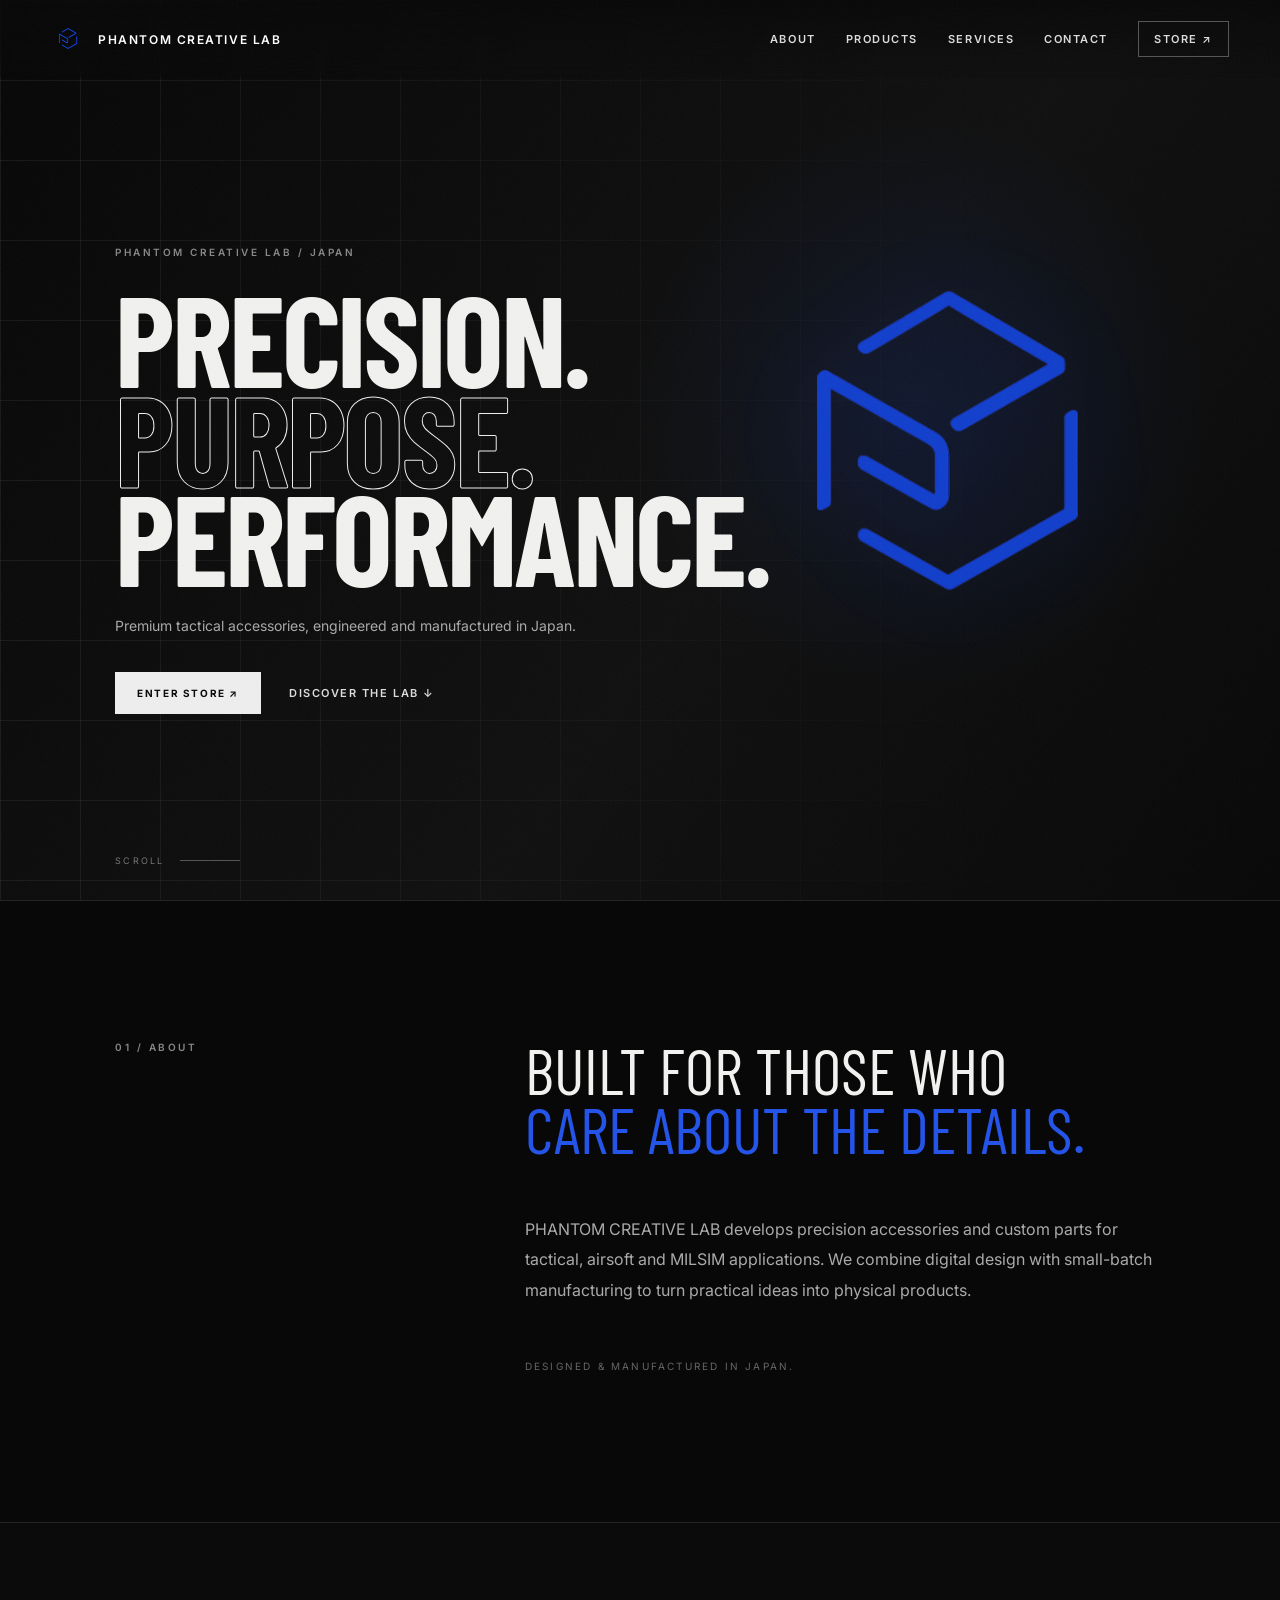
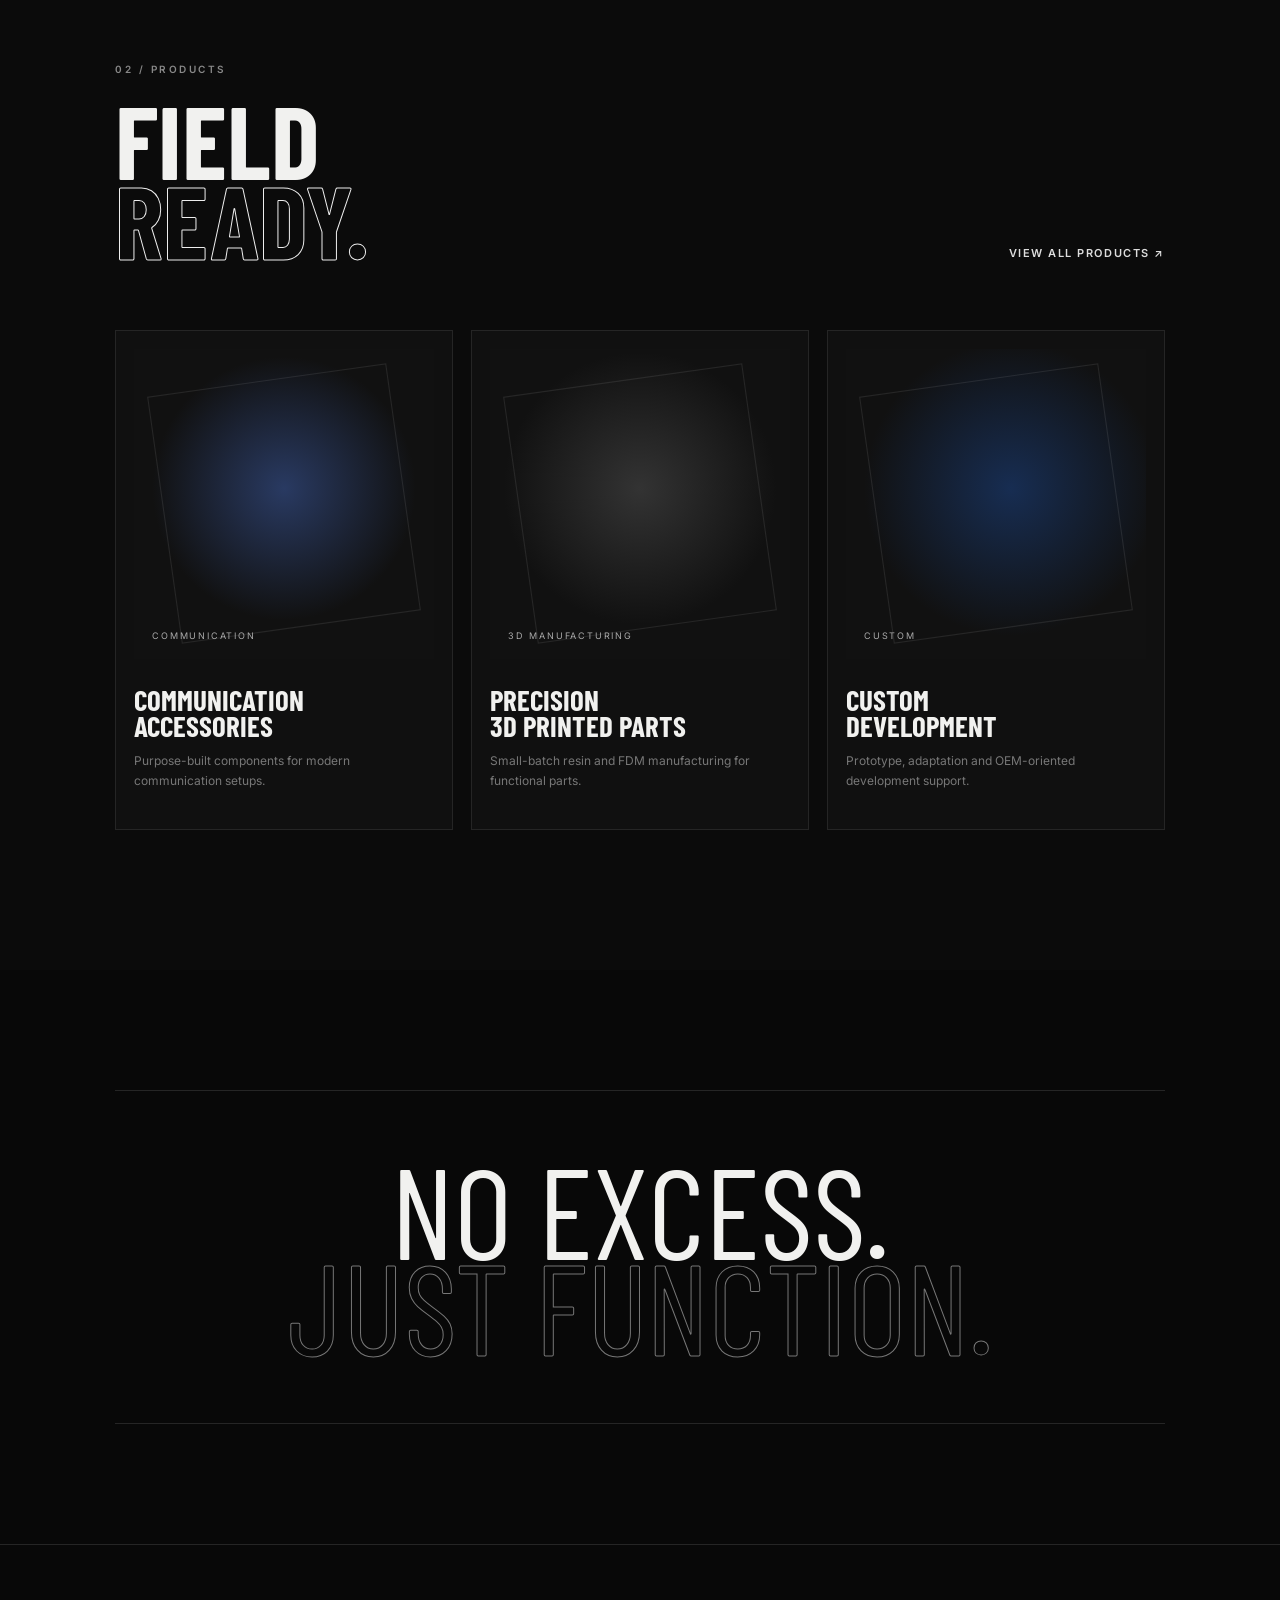
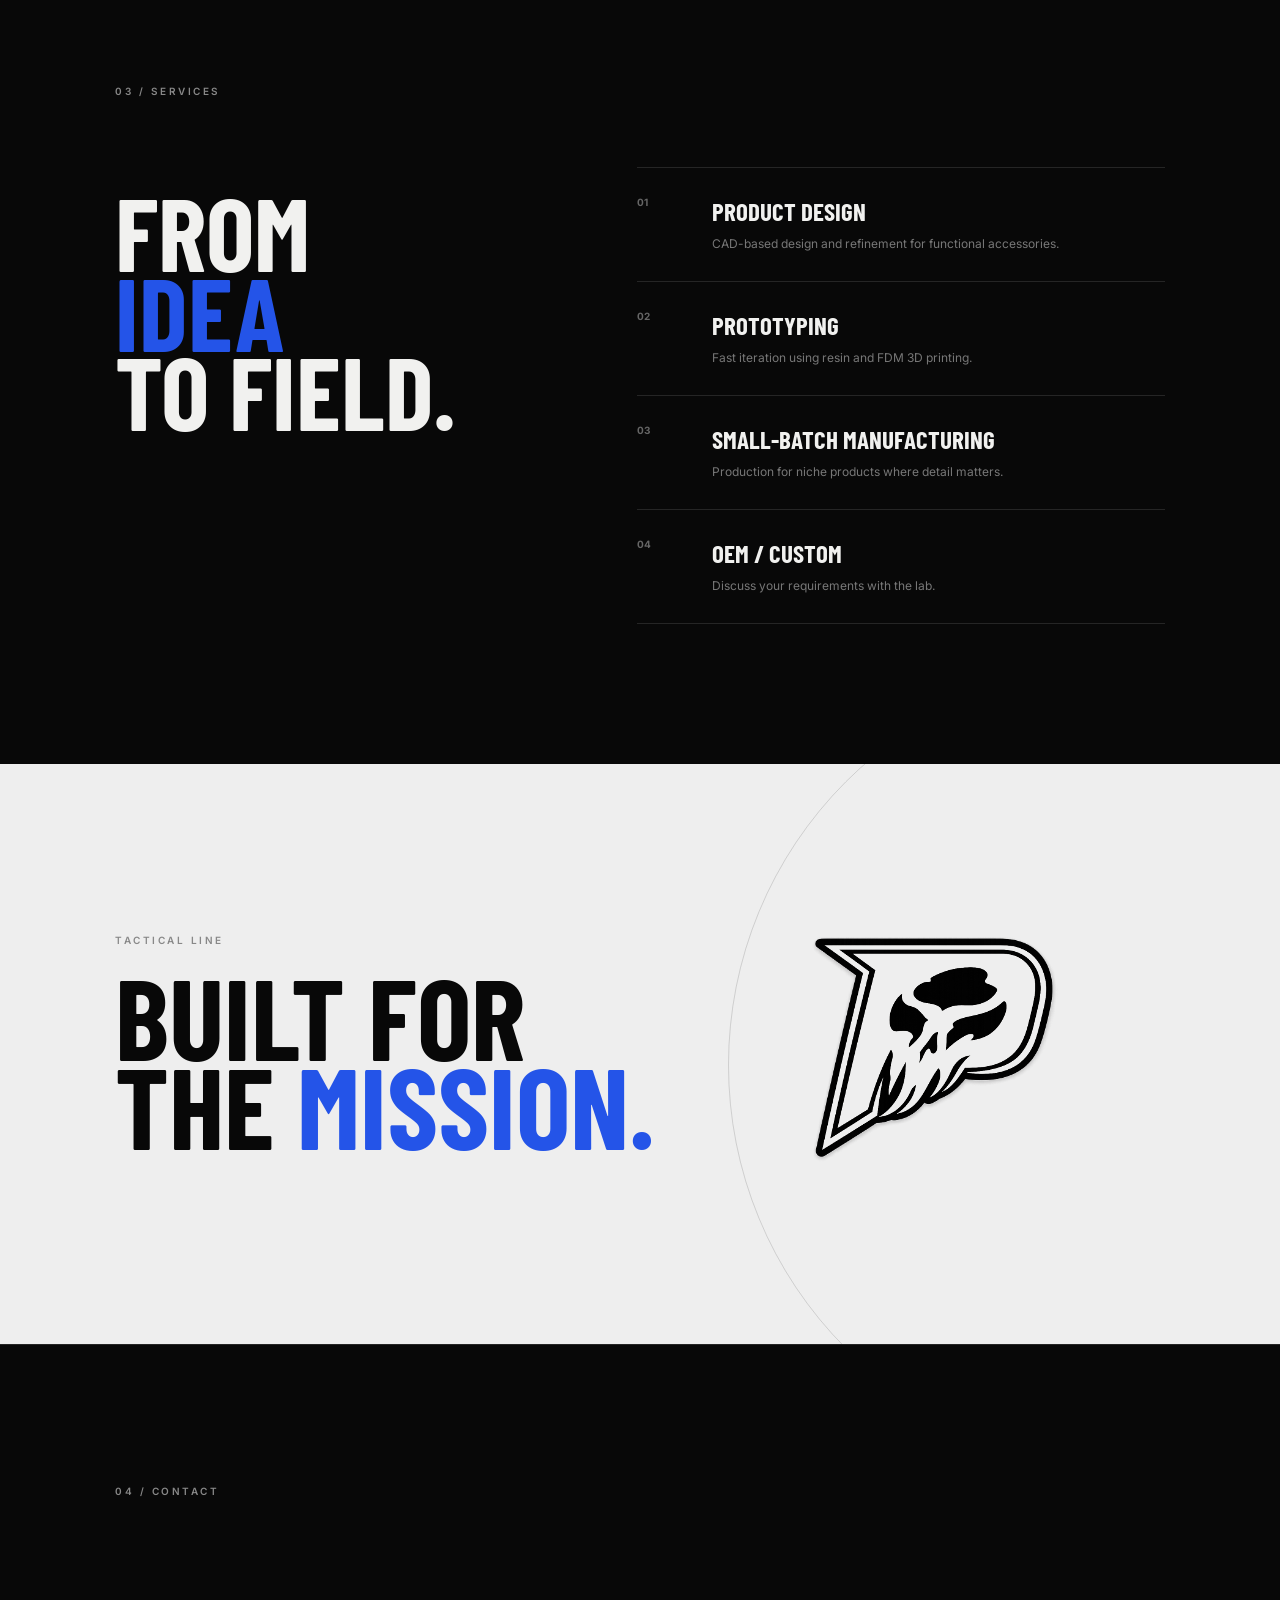
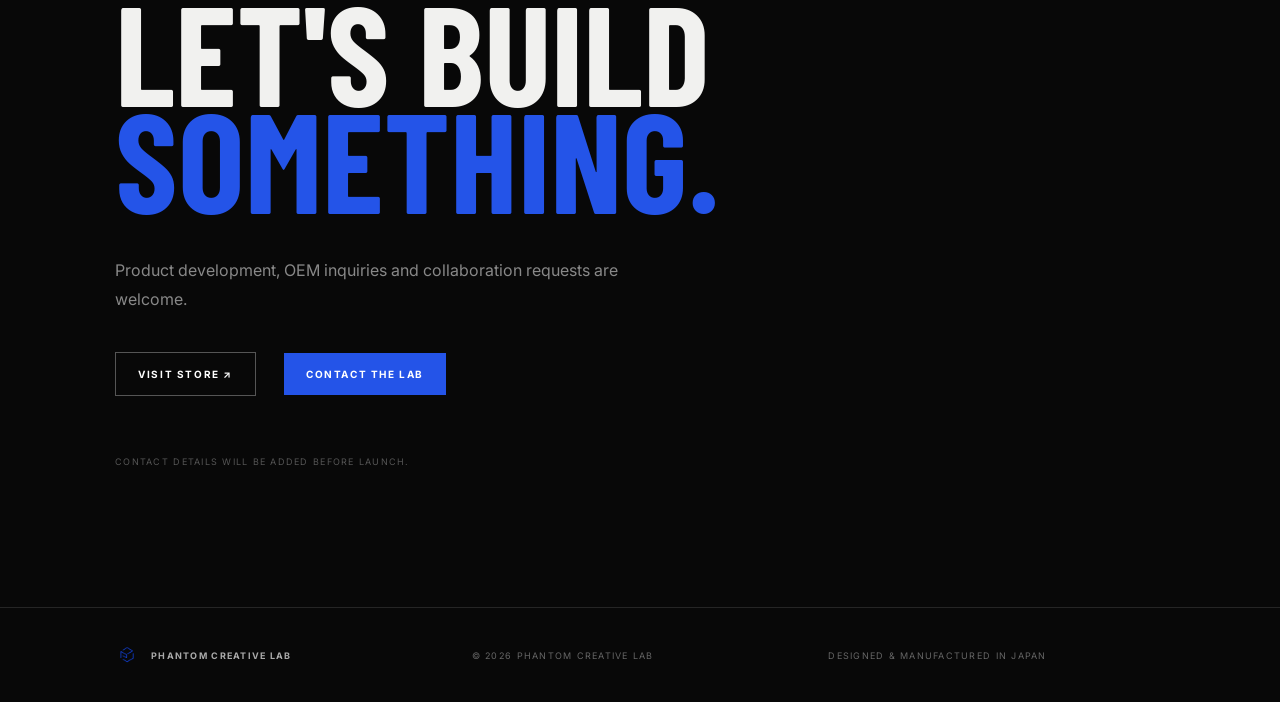
==== index.html @ 44004f4d "Add files via upload" ====
<!doctype html>
<html lang="en">
<head>
<meta charset="utf-8">
<meta name="viewport" content="width=device-width,initial-scale=1">
<meta name="description" content="PHANTOM CREATIVE LAB — Premium tactical accessories designed and manufactured in Japan.">
<title>PHANTOM CREATIVE LAB</title>
<link rel="stylesheet" href="style.css">
</head>
<body>
<div class="noise"></div>
<header class="site-header">
  <a class="brand" href="#top"><img src="assets/logo-p.png" alt="PHANTOM CREATIVE LAB"><span>PHANTOM CREATIVE LAB</span></a>
  <button class="menu-toggle" aria-label="Menu"><i></i><i></i></button>
  <nav class="nav">
    <a href="#about">ABOUT</a><a href="#products">PRODUCTS</a><a href="#services">SERVICES</a><a href="#contact">CONTACT</a>
    <a class="nav-store" href="https://phantomlabs.base.shop/" target="_blank" rel="noopener">STORE ↗</a>
  </nav>
</header>

<main id="top">
<section class="hero">
  <div class="grid"></div>
  <div class="hero-copy reveal">
    <div class="eyebrow">PHANTOM CREATIVE LAB / JAPAN</div>
    <h1>PRECISION.<br><em>PURPOSE.</em><br>PERFORMANCE.</h1>
    <p>Premium tactical accessories, engineered and manufactured in Japan.</p>
    <div class="actions"><a class="btn light" href="https://phantomlabs.base.shop/" target="_blank" rel="noopener">ENTER STORE ↗</a><a class="link" href="#about">DISCOVER THE LAB ↓</a></div>
  </div>
  <div class="hero-mark"><img src="assets/logo-p.png" alt=""></div>
  <div class="scroll">SCROLL <span></span></div>
</section>

<section id="about" class="section about">
  <div class="kicker">01 / ABOUT</div>
  <div class="copy reveal">
    <p class="big">BUILT FOR THOSE WHO<br><span>CARE ABOUT THE DETAILS.</span></p>
    <p>PHANTOM CREATIVE LAB develops precision accessories and custom parts for tactical, airsoft and MILSIM applications. We combine digital design with small-batch manufacturing to turn practical ideas into physical products.</p>
    <p class="muted">DESIGNED &amp; MANUFACTURED IN JAPAN.</p>
  </div>
</section>

<section id="products" class="section products">
  <div class="section-head"><div><div class="kicker">02 / PRODUCTS</div><h2>FIELD<br><span>READY.</span></h2></div>
  <a class="link" href="https://phantomlabs.base.shop/" target="_blank" rel="noopener">VIEW ALL PRODUCTS ↗</a></div>
  <div class="product-grid">
    <article class="card reveal"><div class="num">01</div><div class="visual v1"><span>COMMUNICATION</span></div><h3>COMMUNICATION<br>ACCESSORIES</h3><p>Purpose-built components for modern communication setups.</p></article>
    <article class="card reveal"><div class="num">02</div><div class="visual v2"><span>3D MANUFACTURING</span></div><h3>PRECISION<br>3D PRINTED PARTS</h3><p>Small-batch resin and FDM manufacturing for functional parts.</p></article>
    <article class="card reveal"><div class="num">03</div><div class="visual v3"><span>CUSTOM</span></div><h3>CUSTOM<br>DEVELOPMENT</h3><p>Prototype, adaptation and OEM-oriented development support.</p></article>
  </div>
</section>

<section class="manifesto"><div class="rule"></div><p class="reveal">NO EXCESS.<br><span>JUST FUNCTION.</span></p><div class="rule"></div></section>

<section id="services" class="section services">
  <div class="kicker">03 / SERVICES</div>
  <div class="service-layout">
    <h2>FROM<br><span>IDEA</span><br>TO FIELD.</h2>
    <div class="service-list">
      <div class="service"><b>01</b><div><h3>PRODUCT DESIGN</h3><p>CAD-based design and refinement for functional accessories.</p></div></div>
      <div class="service"><b>02</b><div><h3>PROTOTYPING</h3><p>Fast iteration using resin and FDM 3D printing.</p></div></div>
      <div class="service"><b>03</b><div><h3>SMALL-BATCH MANUFACTURING</h3><p>Production for niche products where detail matters.</p></div></div>
      <div class="service"><b>04</b><div><h3>OEM / CUSTOM</h3><p>Discuss your requirements with the lab.</p></div></div>
    </div>
  </div>
</section>

<section class="tactical">
  <div><div class="kicker">TACTICAL LINE</div><h2>BUILT FOR<br>THE <span>MISSION.</span></h2></div>
  <img src="assets/logo-skull.png" alt="PHANTOM tactical mark">
</section>

<section id="contact" class="section contact">
  <div class="kicker">04 / CONTACT</div>
  <div class="contact-copy reveal"><h2>LET'S BUILD<br><span>SOMETHING.</span></h2><p>Product development, OEM inquiries and collaboration requests are welcome.</p>
  <div class="actions"><a class="btn outline" href="https://phantomlabs.base.shop/" target="_blank" rel="noopener">VISIT STORE ↗</a><a class="btn blue" href="#contact">CONTACT THE LAB</a></div>
  <small>CONTACT DETAILS WILL BE ADDED BEFORE LAUNCH.</small></div>
</section>
</main>

<footer><div class="footer-brand"><img src="assets/logo-p.png" alt=""><strong>PHANTOM CREATIVE LAB</strong></div><div>© 2026 PHANTOM CREATIVE LAB</div><div>DESIGNED &amp; MANUFACTURED IN JAPAN</div></footer>
<script src="script.js"></script>
</body>
</html>
---- style.css ----
@import url('https://fonts.googleapis.com/css2?family=Barlow+Condensed:wght@400;500;600;700;800&family=Inter:wght@400;500;600&display=swap');
:root{--bg:#080808;--fg:#f1f1ef;--muted:#888;--line:#252525;--blue:#2454e8}*{box-sizing:border-box}html{scroll-behavior:smooth}body{margin:0;background:var(--bg);color:var(--fg);font-family:Inter,Arial,sans-serif;overflow-x:hidden}.noise{position:fixed;inset:0;pointer-events:none;z-index:50;opacity:.035;background-image:url("data:image/svg+xml,%3Csvg xmlns='http://www.w3.org/2000/svg' width='180' height='180'%3E%3Cfilter id='n'%3E%3CfeTurbulence baseFrequency='.9' numOctaves='4' stitchTiles='stitch' type='fractalNoise'/%3E%3C/filter%3E%3Crect width='100%25' height='100%25' filter='url(%23n)'/%3E%3C/svg%3E")}.site-header{position:fixed;z-index:40;top:0;left:0;right:0;height:78px;padding:0 4vw;display:flex;align-items:center;justify-content:space-between;background:linear-gradient(#080808dd,transparent);backdrop-filter:blur(7px)}.brand{display:flex;align-items:center;gap:13px;color:#fff;text-decoration:none;font-size:12px;font-weight:600;letter-spacing:.13em}.brand img{width:34px;height:34px;object-fit:contain}.nav{display:flex;gap:30px;align-items:center}.nav a,.link{color:#ddd;text-decoration:none;font-size:11px;font-weight:600;letter-spacing:.14em}.nav-store{border:1px solid #555;padding:10px 15px}.menu-toggle{display:none;background:none;border:0}.hero{min-height:100vh;position:relative;display:flex;align-items:center;padding:140px 9vw 80px;overflow:hidden;background:radial-gradient(circle at 72% 45%,#14285b55,transparent 28%),linear-gradient(125deg,#070707,#101010 58%,#080808)}.grid{position:absolute;inset:0;background-image:linear-gradient(#fff1 1px,transparent 1px),linear-gradient(90deg,#fff1 1px,transparent 1px);background-size:80px 80px;mask-image:linear-gradient(90deg,#000,transparent 85%)}.hero-copy{position:relative;z-index:2;max-width:780px}.eyebrow,.kicker{font-size:10px;letter-spacing:.25em;color:#888;font-weight:600}.hero h1{font-family:"Barlow Condensed",Impact,sans-serif;font-size:clamp(72px,10vw,150px);line-height:.78;letter-spacing:-.025em;margin:30px 0}.hero h1 em{font-style:normal;color:transparent;-webkit-text-stroke:1px #eee}.hero p{color:#aaa;max-width:480px;font-size:14px}.actions{display:flex;align-items:center;gap:28px;margin-top:38px}.btn{display:inline-flex;align-items:center;padding:15px 22px;text-decoration:none;font-size:10px;font-weight:700;letter-spacing:.16em}.light{background:#eee;color:#090909}.outline{border:1px solid #555;color:#fff}.blue{background:var(--blue);color:#fff}.hero-mark{position:absolute;right:7vw;top:50%;transform:translateY(-50%);width:min(38vw,510px);opacity:.9}.hero-mark img{width:100%;filter:drop-shadow(0 0 50px #1748ff33)}.scroll{position:absolute;bottom:34px;left:9vw;font-size:9px;letter-spacing:.25em;color:#777;display:flex;align-items:center;gap:15px}.scroll span{display:block;width:60px;height:1px;background:#555}.section{padding:140px 9vw;border-top:1px solid var(--line)}.about{display:grid;grid-template-columns:1fr 2fr;gap:7vw}.copy{max-width:760px}.big{font-family:"Barlow Condensed",Impact,sans-serif;font-size:clamp(42px,5vw,76px);line-height:.92;margin:0 0 55px}.big span,.service-layout h2 span,.contact h2 span,.tactical span{color:var(--blue)}.copy>p:not(.big):not(.muted){color:#aaa;max-width:650px;line-height:1.9}.muted{font-size:10px;letter-spacing:.22em;color:#666;margin-top:55px}.products{background:#0b0b0b}.section-head{display:flex;justify-content:space-between;align-items:end;margin-bottom:70px}.section-head h2,.service-layout h2{font-family:"Barlow Condensed",Impact,sans-serif;font-size:clamp(60px,8vw,120px);line-height:.78;margin:25px 0 0}.section-head h2 span{color:transparent;-webkit-text-stroke:1px #eee}.product-grid{display:grid;grid-template-columns:repeat(3,1fr);gap:18px}.card{border:1px solid var(--line);background:#101010;padding:18px;min-height:500px;position:relative;transition:.4s}.card:hover{transform:translateY(-7px);border-color:#444}.num{position:absolute;top:22px;left:22px;font-size:10px;color:#777;letter-spacing:.2em}.visual{height:310px;margin-bottom:28px;display:flex;align-items:end;padding:18px;background:#151515;overflow:hidden;position:relative}.visual:before{content:"";position:absolute;inset:15%;border:1px solid #ffffff16;transform:rotate(-8deg) scale(1.15)}.v1{background:radial-gradient(circle at 50% 45%,#293a62,#111 58%)}.v2{background:radial-gradient(circle at 50% 45%,#333,#111 60%)}.v3{background:radial-gradient(circle at 55% 45%,#172d52,#111 62%)}.visual span{position:relative;font-size:9px;letter-spacing:.2em;color:#aaa}.card h3{font-family:"Barlow Condensed",Impact,sans-serif;font-size:29px;line-height:.9;margin:0}.card p{font-size:12px;color:#777;line-height:1.7}.manifesto{padding:120px 9vw;text-align:center}.rule{height:1px;background:var(--line)}.manifesto p{font-family:"Barlow Condensed",Impact,sans-serif;font-size:clamp(58px,10vw,150px);line-height:.75;margin:70px 0}.manifesto p span{color:transparent;-webkit-text-stroke:1px #777}.service-layout{display:grid;grid-template-columns:1fr 1.3fr;gap:9vw;margin-top:70px}.service-list{border-top:1px solid var(--line)}.service{display:grid;grid-template-columns:55px 1fr;gap:20px;padding:28px 0;border-bottom:1px solid var(--line)}.service>b{color:#666;font-size:10px}.service h3{font-family:"Barlow Condensed",Impact,sans-serif;font-size:25px;margin:0 0 8px}.service p{color:#777;font-size:12px;margin:0;line-height:1.6}.tactical{min-height:580px;position:relative;display:flex;align-items:center;justify-content:space-between;padding:90px 9vw;background:#eee;color:#080808;overflow:hidden}.tactical:before{content:"";position:absolute;width:800px;height:800px;border:1px solid #0002;border-radius:50%;right:-250px;top:-100px}.tactical h2{font-family:"Barlow Condensed",Impact,sans-serif;font-size:clamp(65px,9vw,140px);line-height:.78;margin:25px 0}.tactical img{position:relative;z-index:2;width:min(38vw,470px);mix-blend-mode:multiply;filter:contrast(1.15)}.contact{min-height:75vh}.contact-copy{padding-top:100px}.contact h2{font-family:"Barlow Condensed",Impact,sans-serif;font-size:clamp(75px,11vw,170px);line-height:.76;margin:0}.contact p{color:#888;max-width:520px;line-height:1.8;margin:45px 0 30px}.contact small{display:block;margin-top:60px;color:#555;font-size:9px;letter-spacing:.14em}footer{border-top:1px solid var(--line);padding:35px 9vw;display:grid;grid-template-columns:1fr 1fr 1fr;gap:20px;color:#666;font-size:9px;letter-spacing:.14em;align-items:center}.footer-brand{display:flex;align-items:center;gap:12px;color:#aaa}.footer-brand img{width:24px;height:24px}.reveal{opacity:0;transform:translateY(30px);transition:opacity .8s,transform .8s}.reveal.visible{opacity:1;transform:none}
@media(max-width:800px){.site-header{height:65px;padding:0 6vw}.brand span{display:none}.nav{position:fixed;inset:65px 0 auto 0;background:#090909;padding:30px 6vw;display:none;flex-direction:column;align-items:flex-start;gap:25px;border-bottom:1px solid #222}.nav.open{display:flex}.menu-toggle{display:flex;flex-direction:column;gap:6px}.menu-toggle i{display:block;width:24px;height:1px;background:#fff}.hero{padding:130px 6vw 70px;min-height:100svh}.hero-mark{right:-20vw;top:48%;width:75vw;opacity:.25}.hero h1{font-size:clamp(66px,18vw,115px)}.actions{align-items:flex-start;flex-direction:column;gap:20px}.section{padding:95px 6vw}.about,.service-layout{grid-template-columns:1fr;gap:55px}.product-grid{grid-template-columns:1fr}.card{min-height:auto}.visual{height:280px}.section-head{align-items:flex-start;gap:35px;flex-direction:column}.tactical{padding:80px 6vw;min-height:500px}.tactical img{position:absolute;right:-18%;width:80vw;opacity:.22}.contact-copy{padding-top:65px}.contact .actions{flex-direction:column;align-items:flex-start}footer{padding:30px 6vw;grid-template-columns:1fr;gap:12px}}
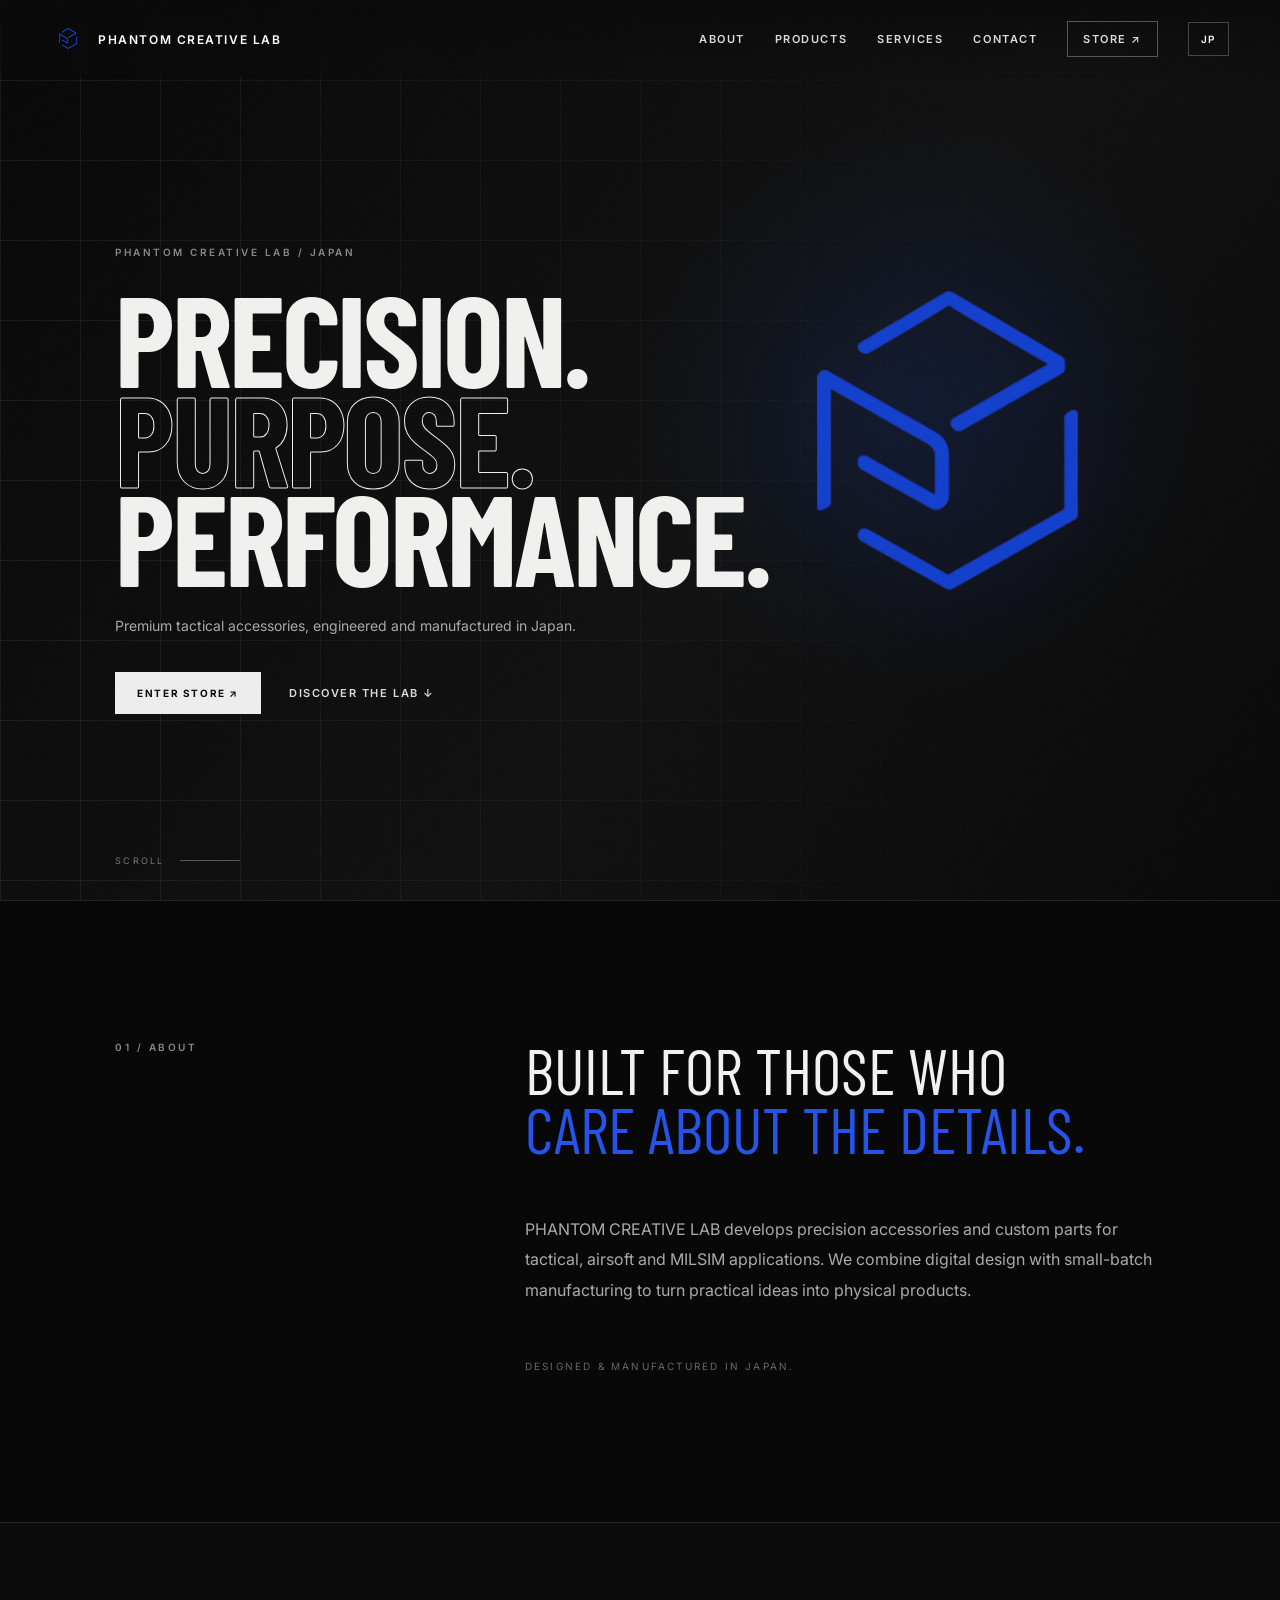
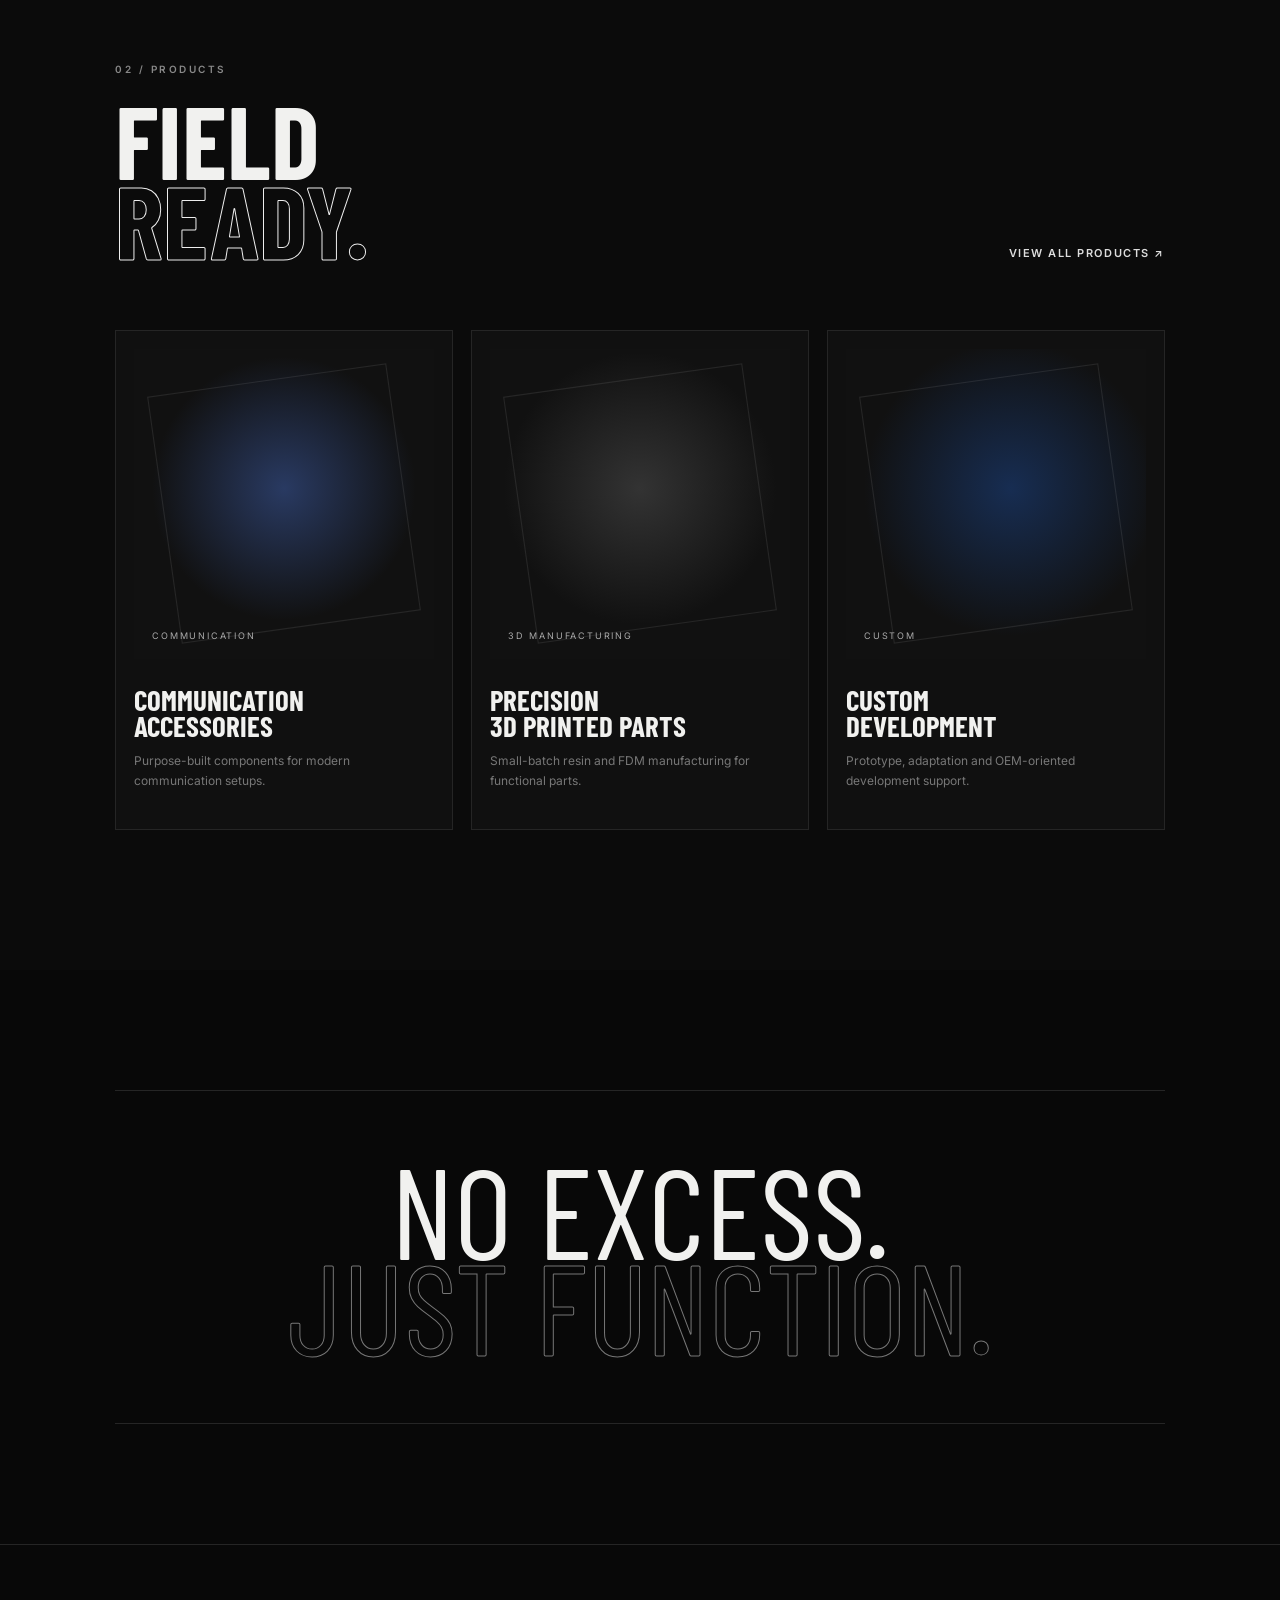
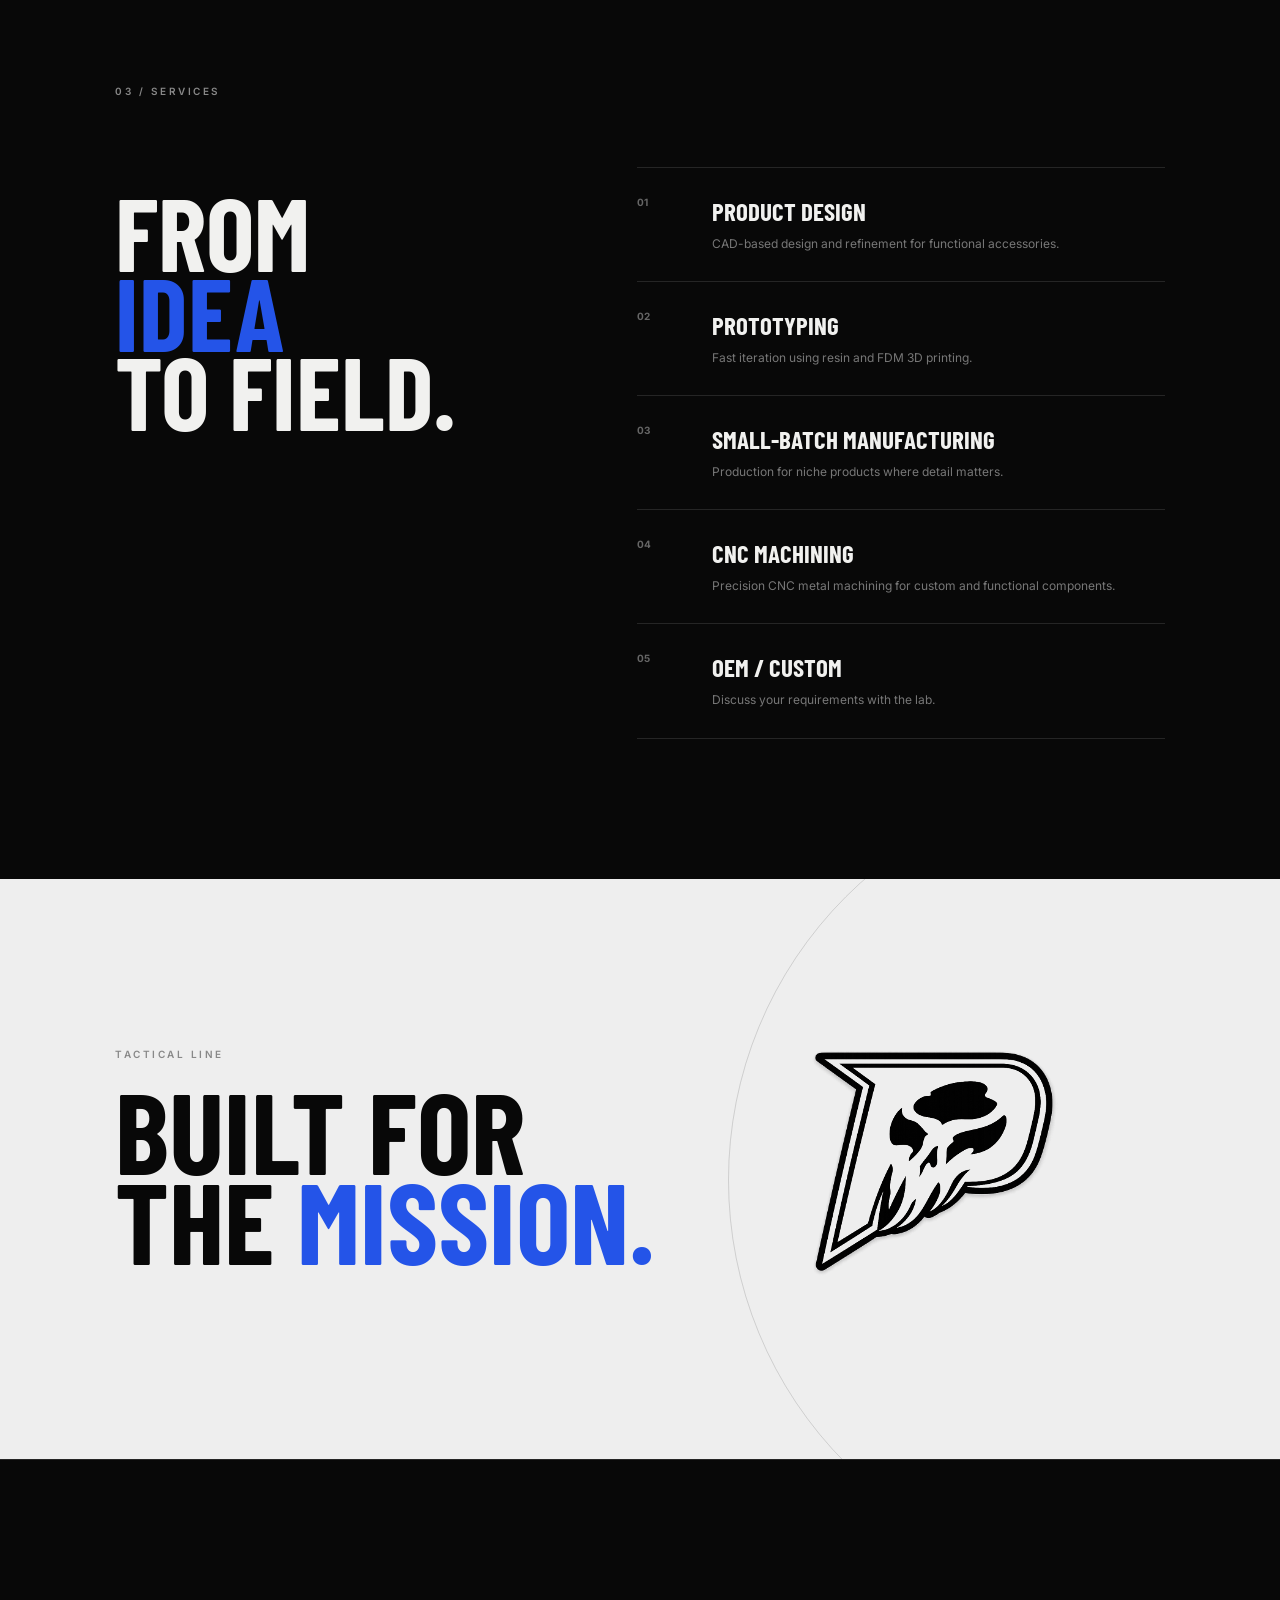
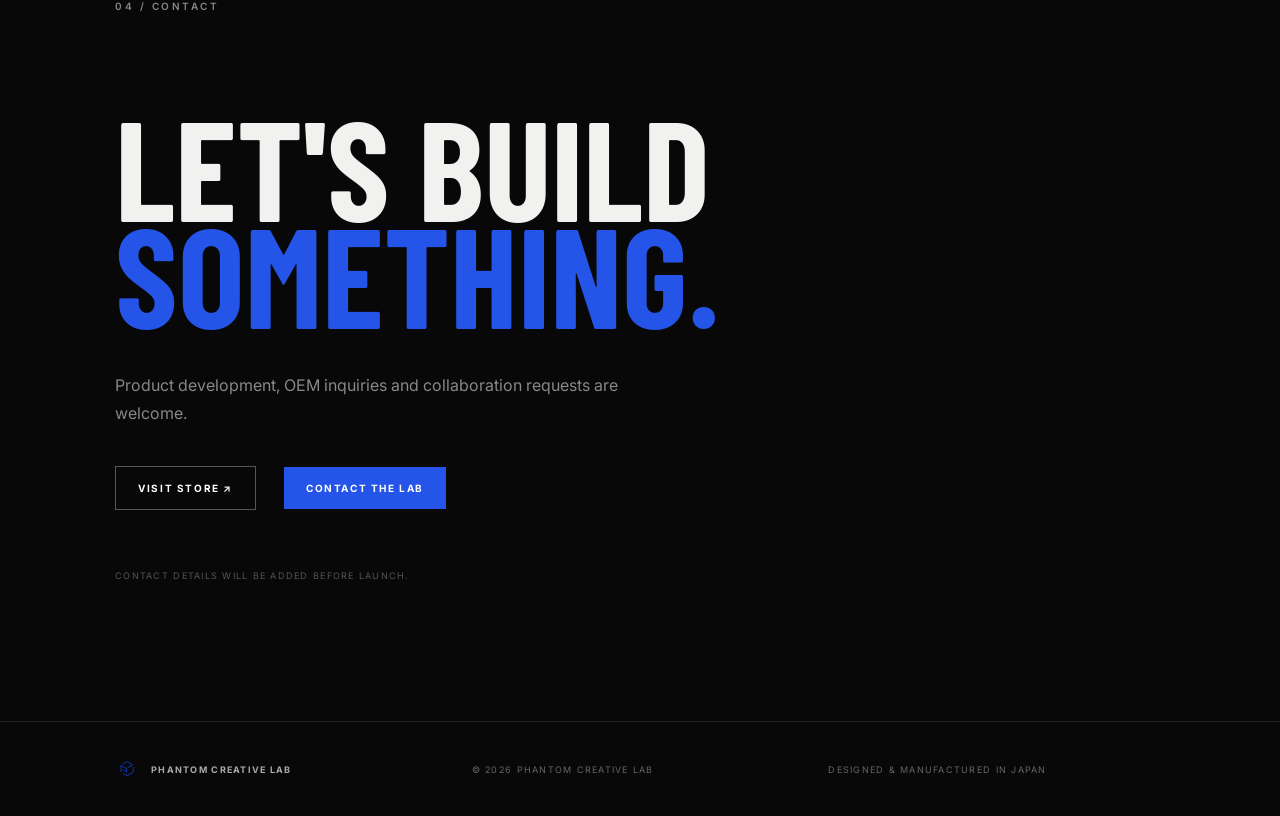
==== commit 1cb0d674: "Add files via upload" ====
--- a/index.html
+++ b/index.html
@@ -14,7 +14,7 @@
   <button class="menu-toggle" aria-label="Menu"><i></i><i></i></button>
   <nav class="nav">
     <a href="#about">ABOUT</a><a href="#products">PRODUCTS</a><a href="#services">SERVICES</a><a href="#contact">CONTACT</a>
-    <a class="nav-store" href="https://phantomlabs.base.shop/" target="_blank" rel="noopener">STORE ↗</a>
+    <a class="nav-store" href="https://phantomlabs.base.shop/" target="_blank" rel="noopener">STORE ↗</a><a class="lang-switch" href="/jp/?lang=jp">JP</a>
   </nav>
 </header>
 
@@ -60,7 +60,8 @@
       <div class="service"><b>01</b><div><h3>PRODUCT DESIGN</h3><p>CAD-based design and refinement for functional accessories.</p></div></div>
       <div class="service"><b>02</b><div><h3>PROTOTYPING</h3><p>Fast iteration using resin and FDM 3D printing.</p></div></div>
       <div class="service"><b>03</b><div><h3>SMALL-BATCH MANUFACTURING</h3><p>Production for niche products where detail matters.</p></div></div>
-      <div class="service"><b>04</b><div><h3>OEM / CUSTOM</h3><p>Discuss your requirements with the lab.</p></div></div>
+      <div class="service"><b>04</b><div><h3>CNC MACHINING</h3><p>Precision CNC metal machining for custom and functional components.</p></div></div>
+      <div class="service"><b>05</b><div><h3>OEM / CUSTOM</h3><p>Discuss your requirements with the lab.</p></div></div>
     </div>
   </div>
 </section>
--- a/style.css
+++ b/style.css
@@ -1,3 +1,6 @@
-@import url('https://fonts.googleapis.com/css2?family=Barlow+Condensed:wght@400;500;600;700;800&family=Inter:wght@400;500;600&display=swap');
+@import url('https://fonts.googleapis.com/css2?family=Barlow+Condensed:wght@400;500;600;700;800&family=Inter:wght@400;500;600&family=Noto+Sans+JP:wght@400;500;600;700;800;900&display=swap');
 :root{--bg:#080808;--fg:#f1f1ef;--muted:#888;--line:#252525;--blue:#2454e8}*{box-sizing:border-box}html{scroll-behavior:smooth}body{margin:0;background:var(--bg);color:var(--fg);font-family:Inter,Arial,sans-serif;overflow-x:hidden}.noise{position:fixed;inset:0;pointer-events:none;z-index:50;opacity:.035;background-image:url("data:image/svg+xml,%3Csvg xmlns='http://www.w3.org/2000/svg' width='180' height='180'%3E%3Cfilter id='n'%3E%3CfeTurbulence baseFrequency='.9' numOctaves='4' stitchTiles='stitch' type='fractalNoise'/%3E%3C/filter%3E%3Crect width='100%25' height='100%25' filter='url(%23n)'/%3E%3C/svg%3E")}.site-header{position:fixed;z-index:40;top:0;left:0;right:0;height:78px;padding:0 4vw;display:flex;align-items:center;justify-content:space-between;background:linear-gradient(#080808dd,transparent);backdrop-filter:blur(7px)}.brand{display:flex;align-items:center;gap:13px;color:#fff;text-decoration:none;font-size:12px;font-weight:600;letter-spacing:.13em}.brand img{width:34px;height:34px;object-fit:contain}.nav{display:flex;gap:30px;align-items:center}.nav a,.link{color:#ddd;text-decoration:none;font-size:11px;font-weight:600;letter-spacing:.14em}.nav-store{border:1px solid #555;padding:10px 15px}.menu-toggle{display:none;background:none;border:0}.hero{min-height:100vh;position:relative;display:flex;align-items:center;padding:140px 9vw 80px;overflow:hidden;background:radial-gradient(circle at 72% 45%,#14285b55,transparent 28%),linear-gradient(125deg,#070707,#101010 58%,#080808)}.grid{position:absolute;inset:0;background-image:linear-gradient(#fff1 1px,transparent 1px),linear-gradient(90deg,#fff1 1px,transparent 1px);background-size:80px 80px;mask-image:linear-gradient(90deg,#000,transparent 85%)}.hero-copy{position:relative;z-index:2;max-width:780px}.eyebrow,.kicker{font-size:10px;letter-spacing:.25em;color:#888;font-weight:600}.hero h1{font-family:"Barlow Condensed",Impact,sans-serif;font-size:clamp(72px,10vw,150px);line-height:.78;letter-spacing:-.025em;margin:30px 0}.hero h1 em{font-style:normal;color:transparent;-webkit-text-stroke:1px #eee}.hero p{color:#aaa;max-width:480px;font-size:14px}.actions{display:flex;align-items:center;gap:28px;margin-top:38px}.btn{display:inline-flex;align-items:center;padding:15px 22px;text-decoration:none;font-size:10px;font-weight:700;letter-spacing:.16em}.light{background:#eee;color:#090909}.outline{border:1px solid #555;color:#fff}.blue{background:var(--blue);color:#fff}.hero-mark{position:absolute;right:7vw;top:50%;transform:translateY(-50%);width:min(38vw,510px);opacity:.9}.hero-mark img{width:100%;filter:drop-shadow(0 0 50px #1748ff33)}.scroll{position:absolute;bottom:34px;left:9vw;font-size:9px;letter-spacing:.25em;color:#777;display:flex;align-items:center;gap:15px}.scroll span{display:block;width:60px;height:1px;background:#555}.section{padding:140px 9vw;border-top:1px solid var(--line)}.about{display:grid;grid-template-columns:1fr 2fr;gap:7vw}.copy{max-width:760px}.big{font-family:"Barlow Condensed",Impact,sans-serif;font-size:clamp(42px,5vw,76px);line-height:.92;margin:0 0 55px}.big span,.service-layout h2 span,.contact h2 span,.tactical span{color:var(--blue)}.copy>p:not(.big):not(.muted){color:#aaa;max-width:650px;line-height:1.9}.muted{font-size:10px;letter-spacing:.22em;color:#666;margin-top:55px}.products{background:#0b0b0b}.section-head{display:flex;justify-content:space-between;align-items:end;margin-bottom:70px}.section-head h2,.service-layout h2{font-family:"Barlow Condensed",Impact,sans-serif;font-size:clamp(60px,8vw,120px);line-height:.78;margin:25px 0 0}.section-head h2 span{color:transparent;-webkit-text-stroke:1px #eee}.product-grid{display:grid;grid-template-columns:repeat(3,1fr);gap:18px}.card{border:1px solid var(--line);background:#101010;padding:18px;min-height:500px;position:relative;transition:.4s}.card:hover{transform:translateY(-7px);border-color:#444}.num{position:absolute;top:22px;left:22px;font-size:10px;color:#777;letter-spacing:.2em}.visual{height:310px;margin-bottom:28px;display:flex;align-items:end;padding:18px;background:#151515;overflow:hidden;position:relative}.visual:before{content:"";position:absolute;inset:15%;border:1px solid #ffffff16;transform:rotate(-8deg) scale(1.15)}.v1{background:radial-gradient(circle at 50% 45%,#293a62,#111 58%)}.v2{background:radial-gradient(circle at 50% 45%,#333,#111 60%)}.v3{background:radial-gradient(circle at 55% 45%,#172d52,#111 62%)}.visual span{position:relative;font-size:9px;letter-spacing:.2em;color:#aaa}.card h3{font-family:"Barlow Condensed",Impact,sans-serif;font-size:29px;line-height:.9;margin:0}.card p{font-size:12px;color:#777;line-height:1.7}.manifesto{padding:120px 9vw;text-align:center}.rule{height:1px;background:var(--line)}.manifesto p{font-family:"Barlow Condensed",Impact,sans-serif;font-size:clamp(58px,10vw,150px);line-height:.75;margin:70px 0}.manifesto p span{color:transparent;-webkit-text-stroke:1px #777}.service-layout{display:grid;grid-template-columns:1fr 1.3fr;gap:9vw;margin-top:70px}.service-list{border-top:1px solid var(--line)}.service{display:grid;grid-template-columns:55px 1fr;gap:20px;padding:28px 0;border-bottom:1px solid var(--line)}.service>b{color:#666;font-size:10px}.service h3{font-family:"Barlow Condensed",Impact,sans-serif;font-size:25px;margin:0 0 8px}.service p{color:#777;font-size:12px;margin:0;line-height:1.6}.tactical{min-height:580px;position:relative;display:flex;align-items:center;justify-content:space-between;padding:90px 9vw;background:#eee;color:#080808;overflow:hidden}.tactical:before{content:"";position:absolute;width:800px;height:800px;border:1px solid #0002;border-radius:50%;right:-250px;top:-100px}.tactical h2{font-family:"Barlow Condensed",Impact,sans-serif;font-size:clamp(65px,9vw,140px);line-height:.78;margin:25px 0}.tactical img{position:relative;z-index:2;width:min(38vw,470px);mix-blend-mode:multiply;filter:contrast(1.15)}.contact{min-height:75vh}.contact-copy{padding-top:100px}.contact h2{font-family:"Barlow Condensed",Impact,sans-serif;font-size:clamp(75px,11vw,170px);line-height:.76;margin:0}.contact p{color:#888;max-width:520px;line-height:1.8;margin:45px 0 30px}.contact small{display:block;margin-top:60px;color:#555;font-size:9px;letter-spacing:.14em}footer{border-top:1px solid var(--line);padding:35px 9vw;display:grid;grid-template-columns:1fr 1fr 1fr;gap:20px;color:#666;font-size:9px;letter-spacing:.14em;align-items:center}.footer-brand{display:flex;align-items:center;gap:12px;color:#aaa}.footer-brand img{width:24px;height:24px}.reveal{opacity:0;transform:translateY(30px);transition:opacity .8s,transform .8s}.reveal.visible{opacity:1;transform:none}
 @media(max-width:800px){.site-header{height:65px;padding:0 6vw}.brand span{display:none}.nav{position:fixed;inset:65px 0 auto 0;background:#090909;padding:30px 6vw;display:none;flex-direction:column;align-items:flex-start;gap:25px;border-bottom:1px solid #222}.nav.open{display:flex}.menu-toggle{display:flex;flex-direction:column;gap:6px}.menu-toggle i{display:block;width:24px;height:1px;background:#fff}.hero{padding:130px 6vw 70px;min-height:100svh}.hero-mark{right:-20vw;top:48%;width:75vw;opacity:.25}.hero h1{font-size:clamp(66px,18vw,115px)}.actions{align-items:flex-start;flex-direction:column;gap:20px}.section{padding:95px 6vw}.about,.service-layout{grid-template-columns:1fr;gap:55px}.product-grid{grid-template-columns:1fr}.card{min-height:auto}.visual{height:280px}.section-head{align-items:flex-start;gap:35px;flex-direction:column}.tactical{padding:80px 6vw;min-height:500px}.tactical img{position:absolute;right:-18%;width:80vw;opacity:.22}.contact-copy{padding-top:65px}.contact .actions{flex-direction:column;align-items:flex-start}footer{padding:30px 6vw;grid-template-columns:1fr;gap:12px}}
+
+.lang-switch{border:1px solid #444;padding:10px 12px;color:#fff!important;font-size:10px!important}.lang-switch:hover{border-color:#888}.jp-body{font-family:'Noto Sans JP',Inter,Arial,sans-serif}.jp-body .hero h1,.jp-body .big,.jp-body .section-head h2,.jp-body .service-layout h2,.jp-body .service h3,.jp-body .manifesto p,.jp-body .tactical h2,.jp-body .contact h2{font-family:'Noto Sans JP','Barlow Condensed',sans-serif;letter-spacing:-.04em}.jp-body .hero h1{font-weight:800;line-height:.95;font-size:clamp(54px,8vw,116px)}.jp-body .big{line-height:1.08;font-weight:800}.jp-body .section-head h2,.jp-body .service-layout h2,.jp-body .tactical h2,.jp-body .contact h2{line-height:1.0;font-weight:800}.jp-body .service h3{font-weight:800;line-height:1.05}.jp-body .eyebrow,.jp-body .kicker,.jp-body .nav a,.jp-body .link,.jp-body .btn,.jp-body .muted,.jp-body .scroll{font-family:Inter,'Noto Sans JP',sans-serif}.jp-body .copy>p:not(.big):not(.muted),.jp-body .card p,.jp-body .service p,.jp-body .contact p{line-height:2}.jp-body .hero p{line-height:1.9}.jp-body .hero .actions{margin-top:42px}
+@media(max-width:800px){.lang-switch{padding:8px 11px}.jp-body .hero h1{font-size:clamp(48px,13vw,86px)}}
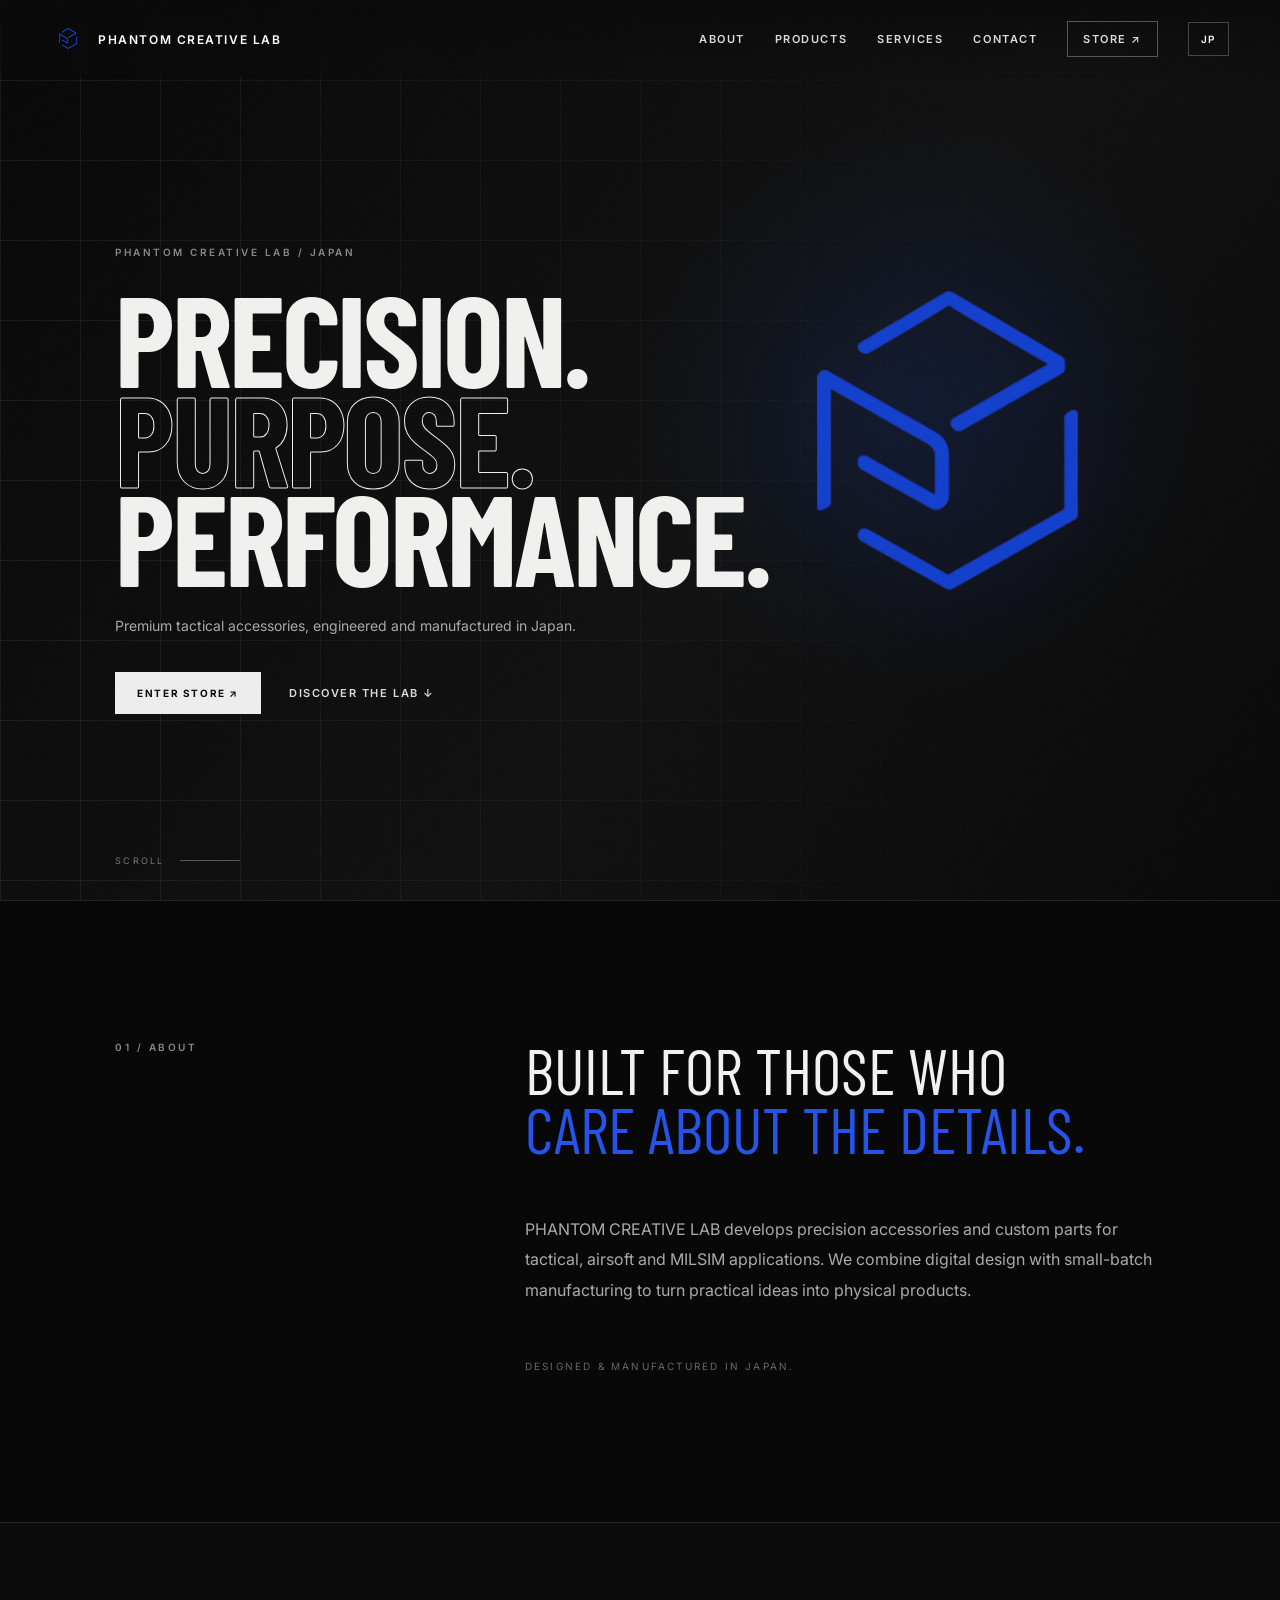
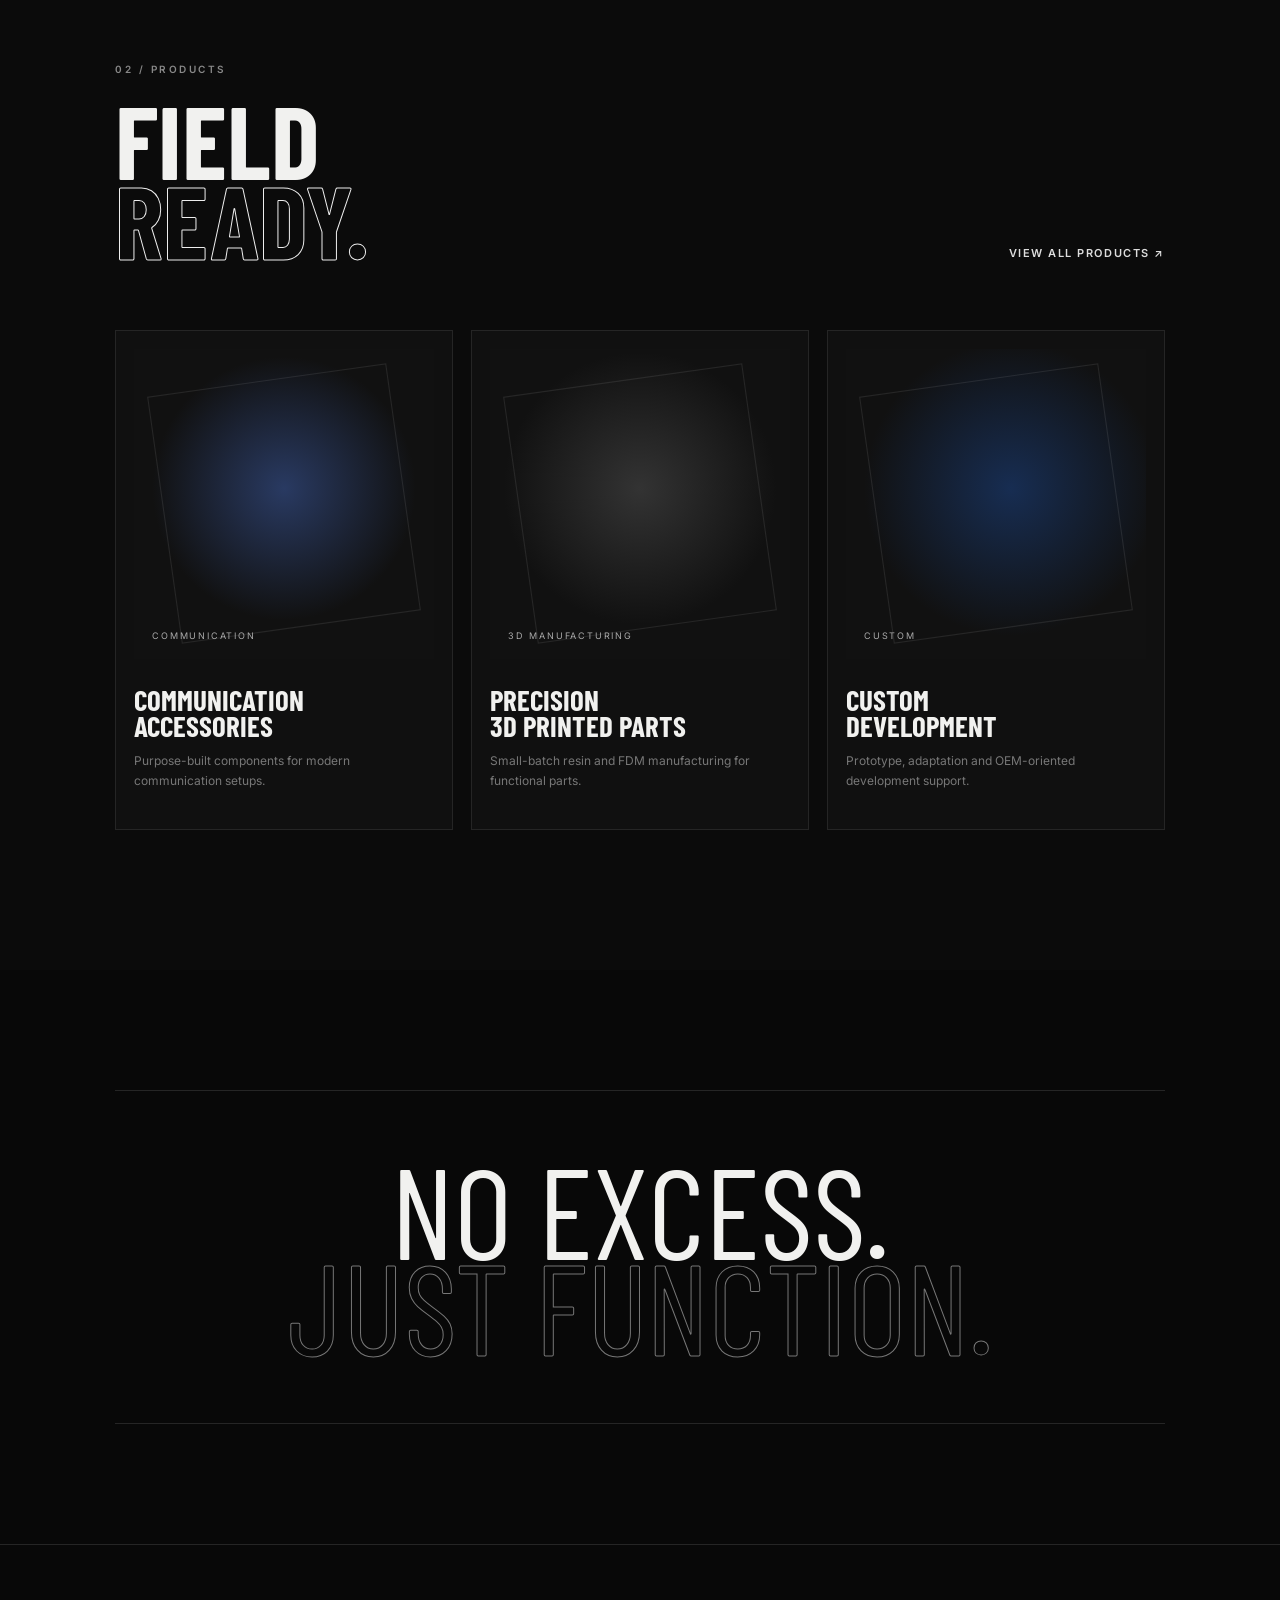
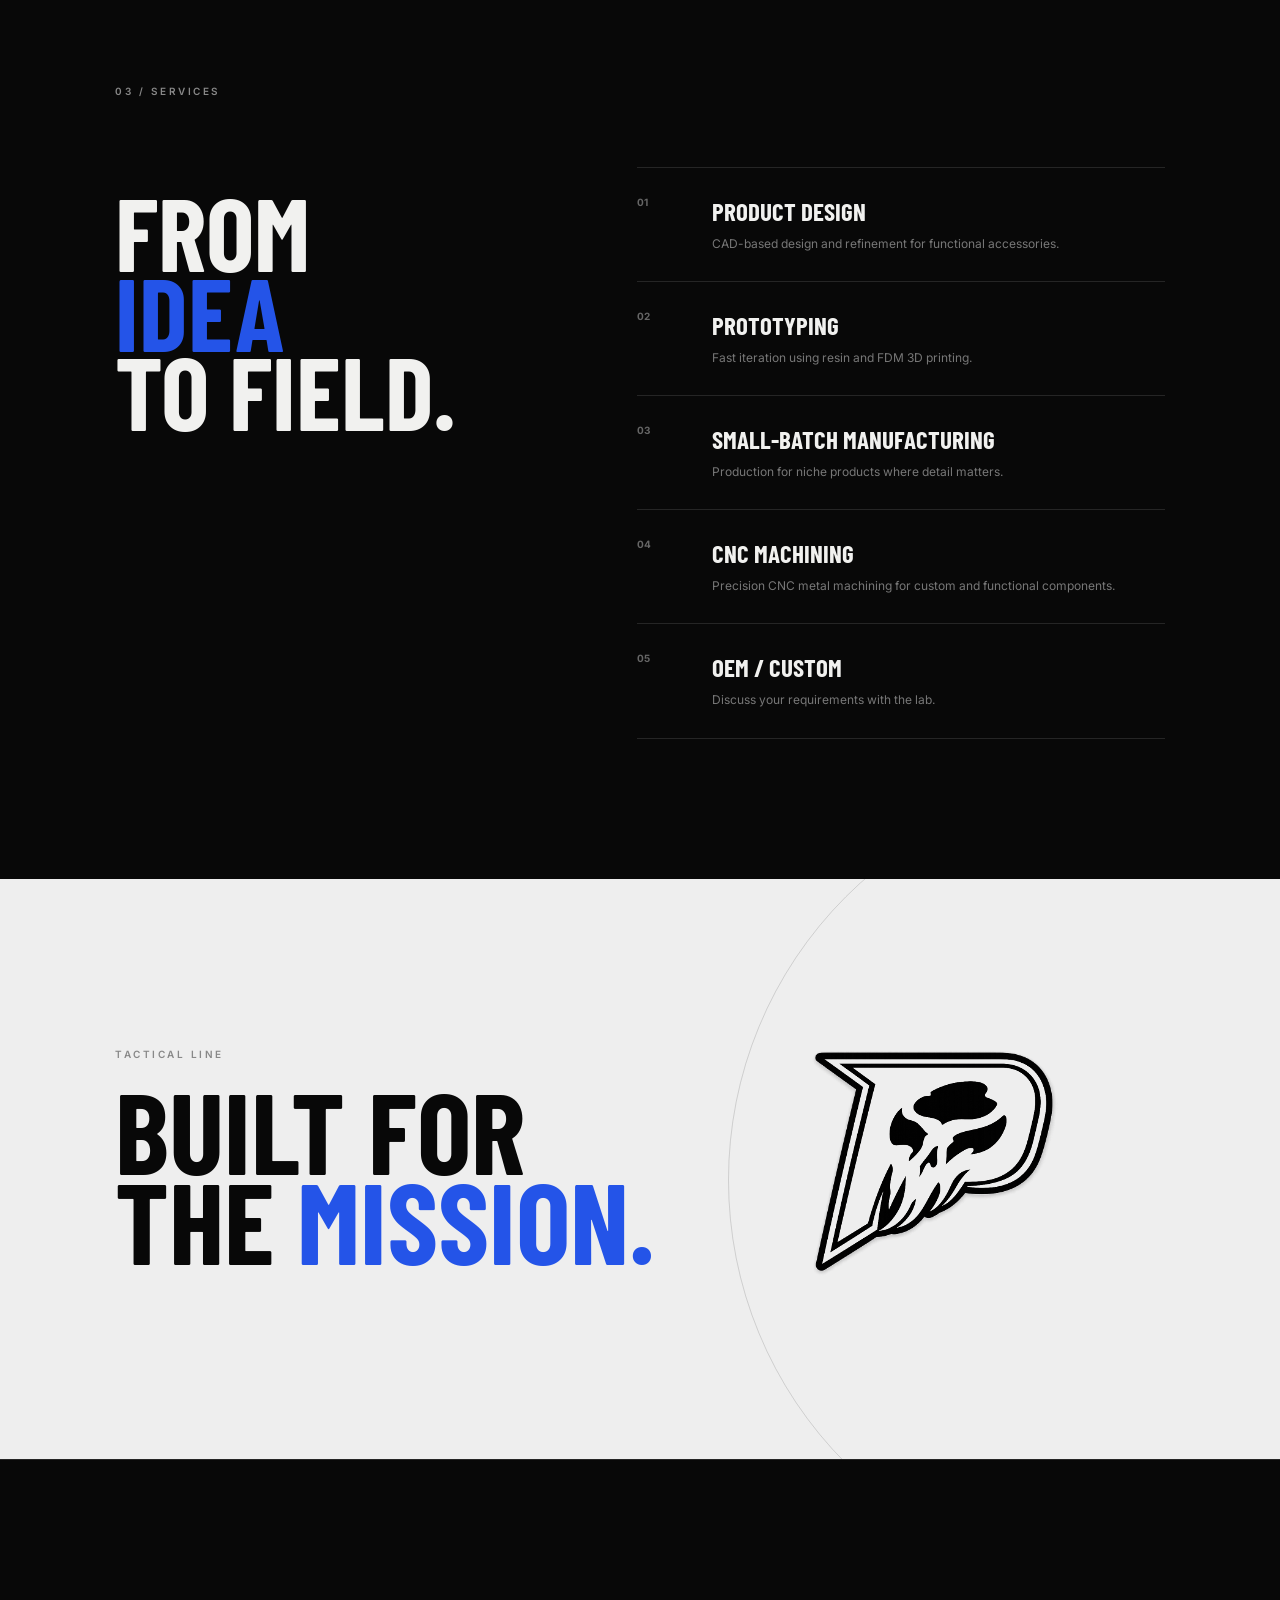
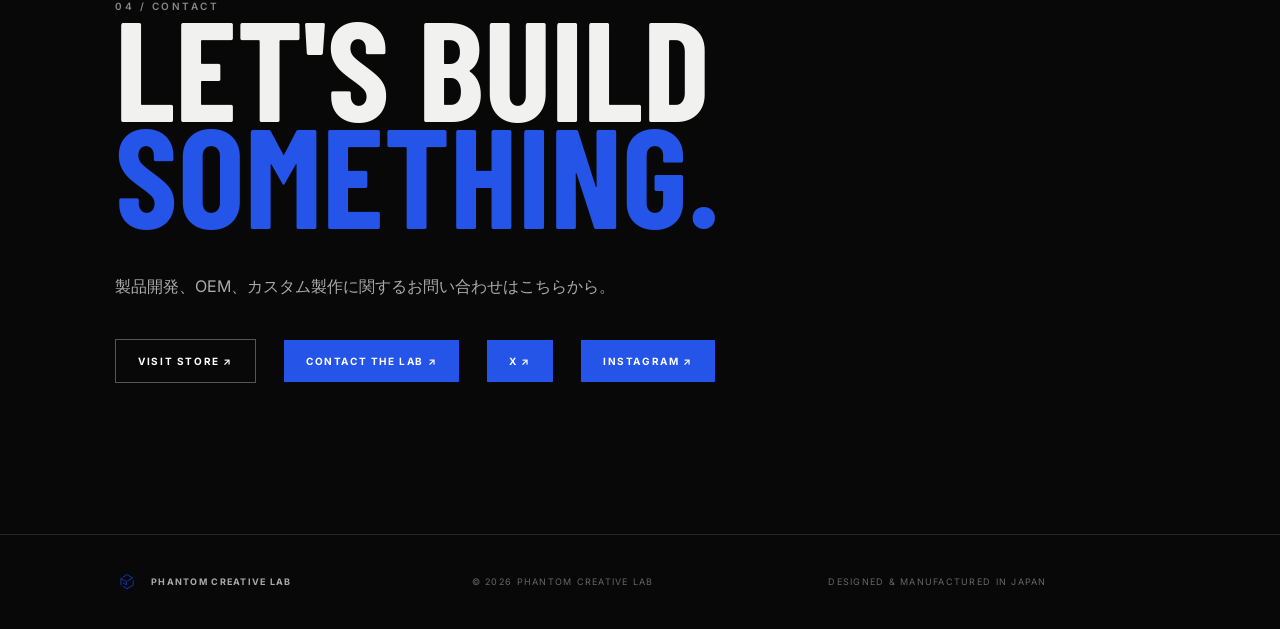
==== commit df7deb2b: "Update index.html" ====
--- a/index.html
+++ b/index.html
@@ -73,9 +73,17 @@
 
 <section id="contact" class="section contact">
   <div class="kicker">04 / CONTACT</div>
-  <div class="contact-copy reveal"><h2>LET'S BUILD<br><span>SOMETHING.</span></h2><p>Product development, OEM inquiries and collaboration requests are welcome.</p>
-  <div class="actions"><a class="btn outline" href="https://phantomlabs.base.shop/" target="_blank" rel="noopener">VISIT STORE ↗</a><a class="btn blue" href="#contact">CONTACT THE LAB</a></div>
-  <small>CONTACT DETAILS WILL BE ADDED BEFORE LAUNCH.</small></div>
+  <div class="copy reveal">
+    <h2>LET'S BUILD<br><span>SOMETHING.</span></h2>
+    <p>製品開発、OEM、カスタム製作に関するお問い合わせはこちらから。</p>
+
+    <div class="actions">
+      <a class="btn outline" href="https://phantomlabs.base.shop/" target="_blank" rel="noopener">VISIT STORE ↗</a>
+      <a class="btn blue" href="mailto【info@phantomcreativelab.com】">CONTACT THE LAB ↗</a>
+      <a class="btn blue" href="https://x.com/phantom_lab_" target="_blank" rel="noopener">X ↗</a>
+      <a class="btn blue" href="https://www.instagram.com/phantom_lab__/" target="_blank" rel="noopener">INSTAGRAM ↗</a>
+    </div>
+  </div>
 </section>
 </main>
 
--- a/style.css
+++ b/style.css
@@ -4,3 +4,40 @@
 
 .lang-switch{border:1px solid #444;padding:10px 12px;color:#fff!important;font-size:10px!important}.lang-switch:hover{border-color:#888}.jp-body{font-family:'Noto Sans JP',Inter,Arial,sans-serif}.jp-body .hero h1,.jp-body .big,.jp-body .section-head h2,.jp-body .service-layout h2,.jp-body .service h3,.jp-body .manifesto p,.jp-body .tactical h2,.jp-body .contact h2{font-family:'Noto Sans JP','Barlow Condensed',sans-serif;letter-spacing:-.04em}.jp-body .hero h1{font-weight:800;line-height:.95;font-size:clamp(54px,8vw,116px)}.jp-body .big{line-height:1.08;font-weight:800}.jp-body .section-head h2,.jp-body .service-layout h2,.jp-body .tactical h2,.jp-body .contact h2{line-height:1.0;font-weight:800}.jp-body .service h3{font-weight:800;line-height:1.05}.jp-body .eyebrow,.jp-body .kicker,.jp-body .nav a,.jp-body .link,.jp-body .btn,.jp-body .muted,.jp-body .scroll{font-family:Inter,'Noto Sans JP',sans-serif}.jp-body .copy>p:not(.big):not(.muted),.jp-body .card p,.jp-body .service p,.jp-body .contact p{line-height:2}.jp-body .hero p{line-height:1.9}.jp-body .hero .actions{margin-top:42px}
 @media(max-width:800px){.lang-switch{padding:8px 11px}.jp-body .hero h1{font-size:clamp(48px,13vw,86px)}}
+/* Japanese typography fixes */
+.jp-body .hero h1 {
+  line-height: 1.08;
+  letter-spacing: -0.055em;
+}
+
+.jp-body .manifesto p {
+  line-height: 1.05;
+  margin: 80px 0;
+  letter-spacing: -0.045em;
+}
+
+.jp-body .manifesto p span {
+  display: block;
+  margin-top: 18px;
+}
+
+.jp-body .hero h1 em {
+  display: inline-block;
+  line-height: 1.08;
+}
+
+@media(max-width:800px) {
+  .jp-body .hero h1 {
+    line-height: 1.08;
+    letter-spacing: -0.05em;
+  }
+
+  .jp-body .manifesto p {
+    line-height: 1.08;
+    margin: 60px 0;
+  }
+
+  .jp-body .manifesto p span {
+    margin-top: 14px;
+  }
+}
